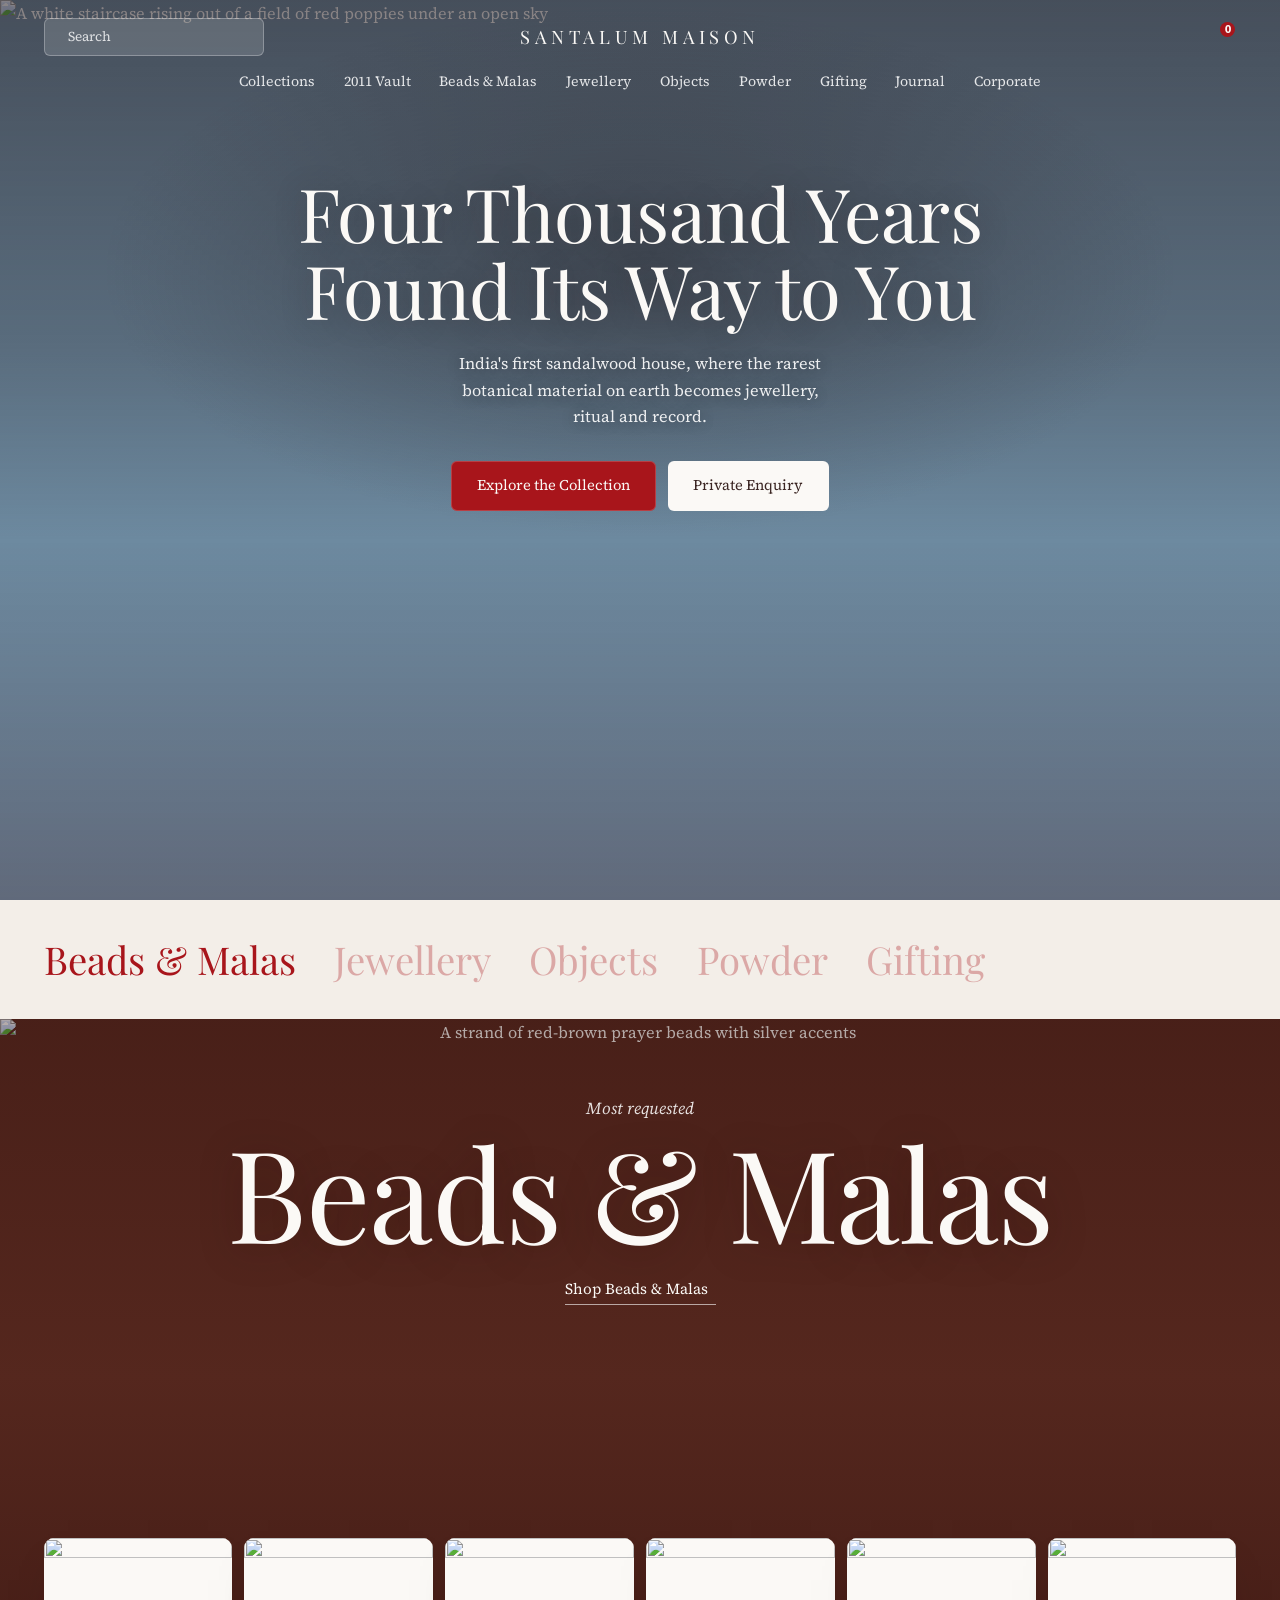
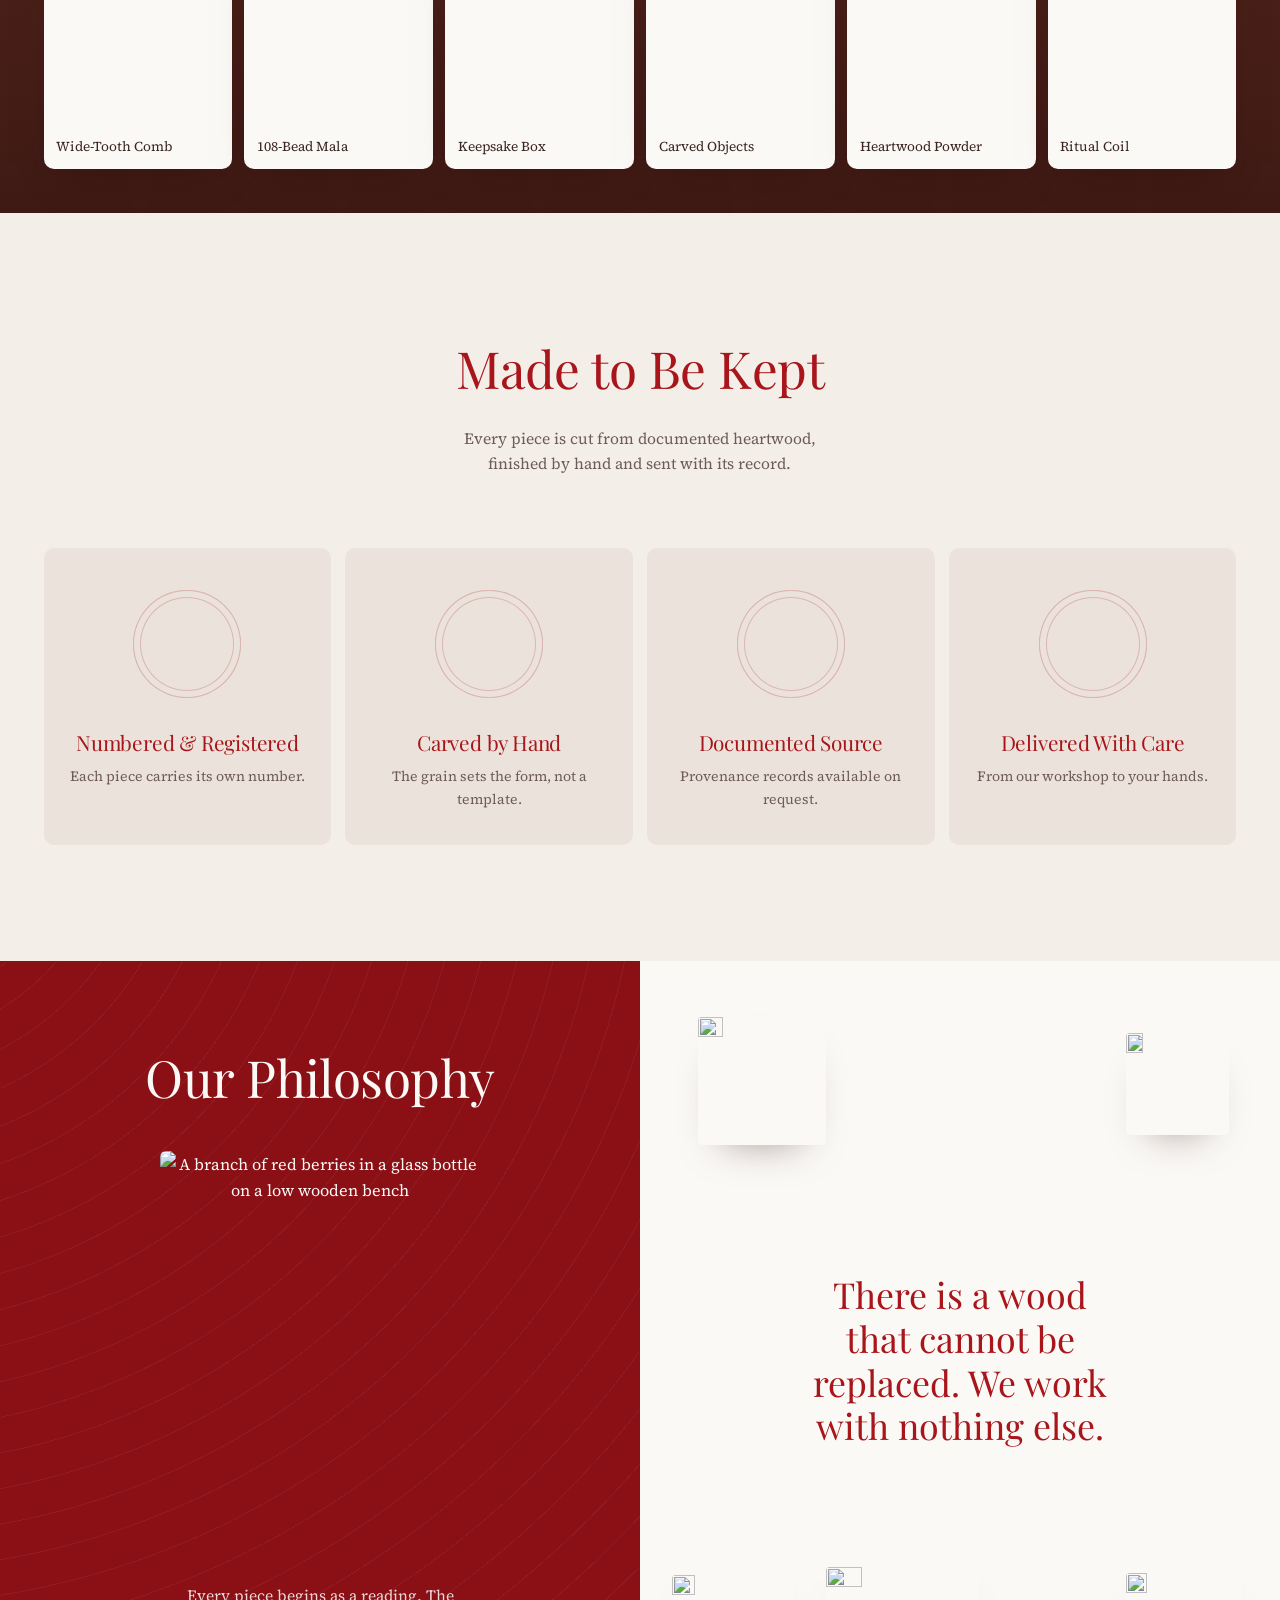
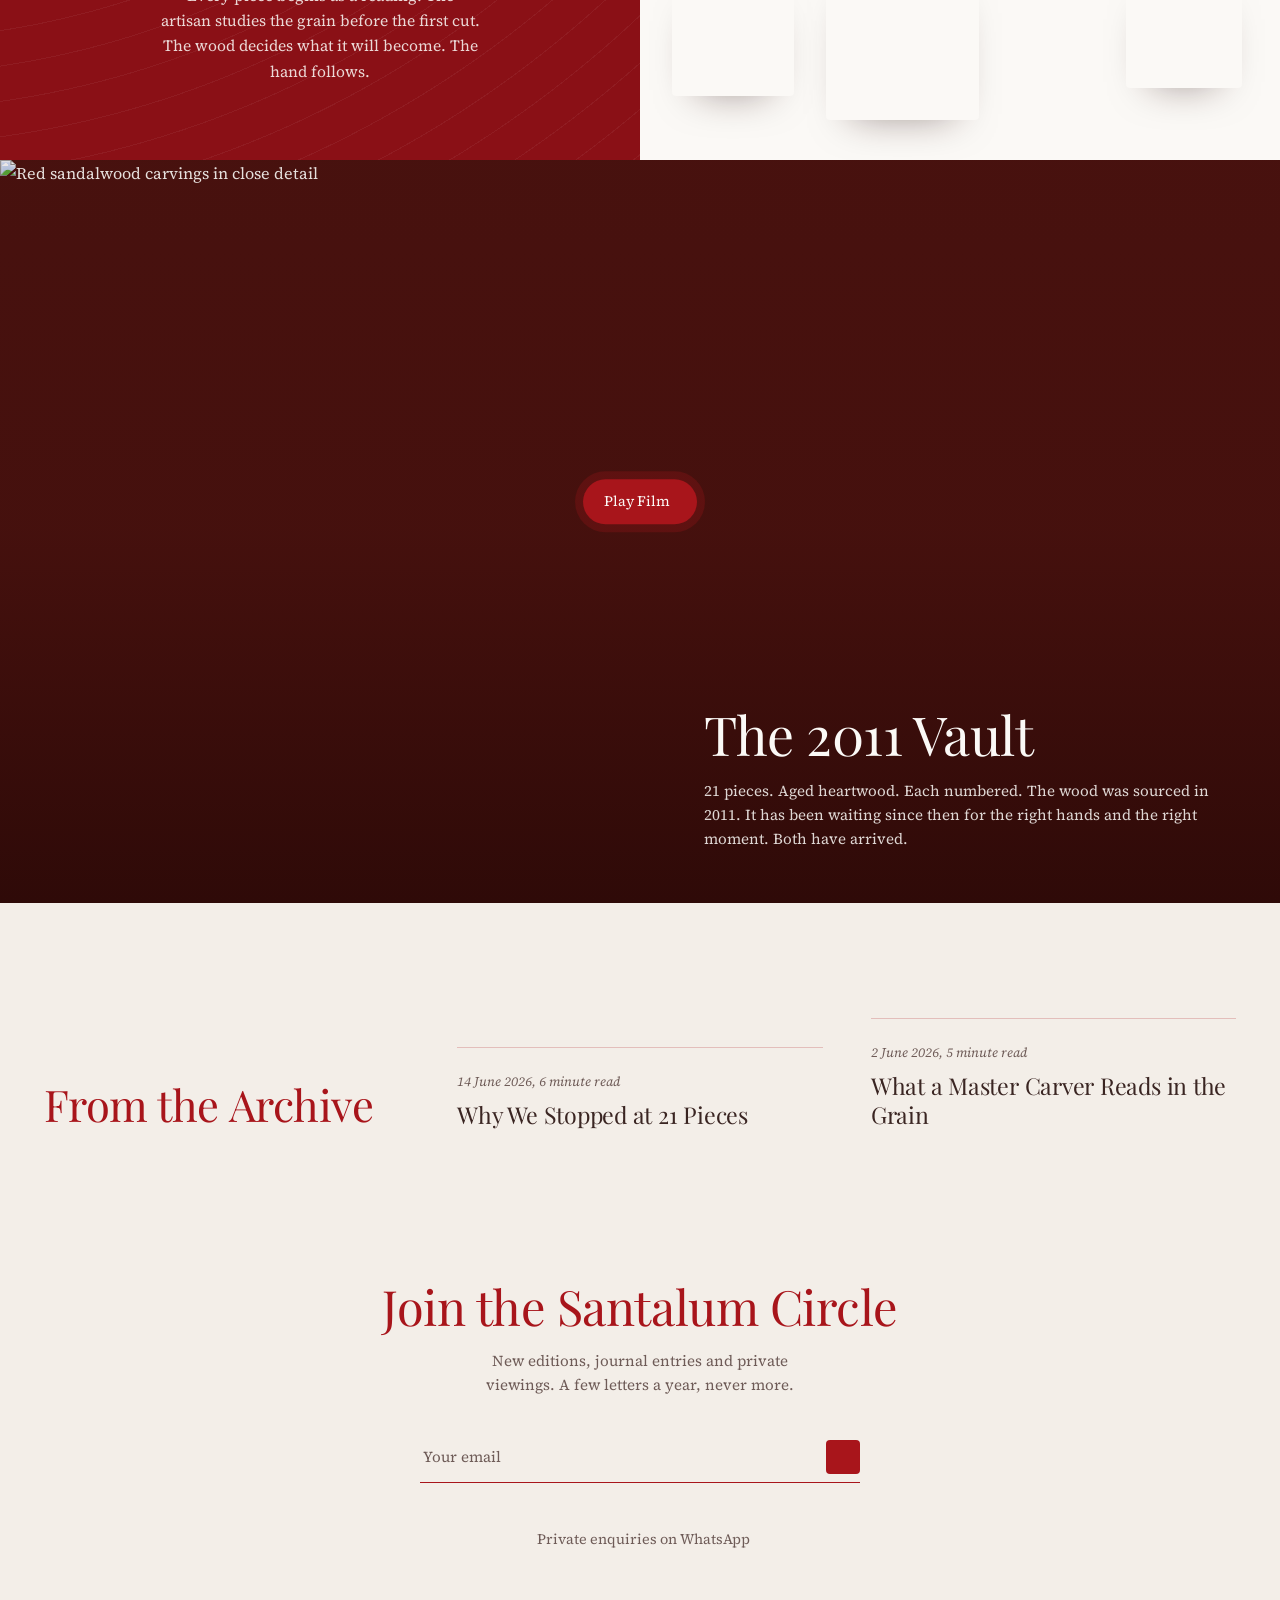
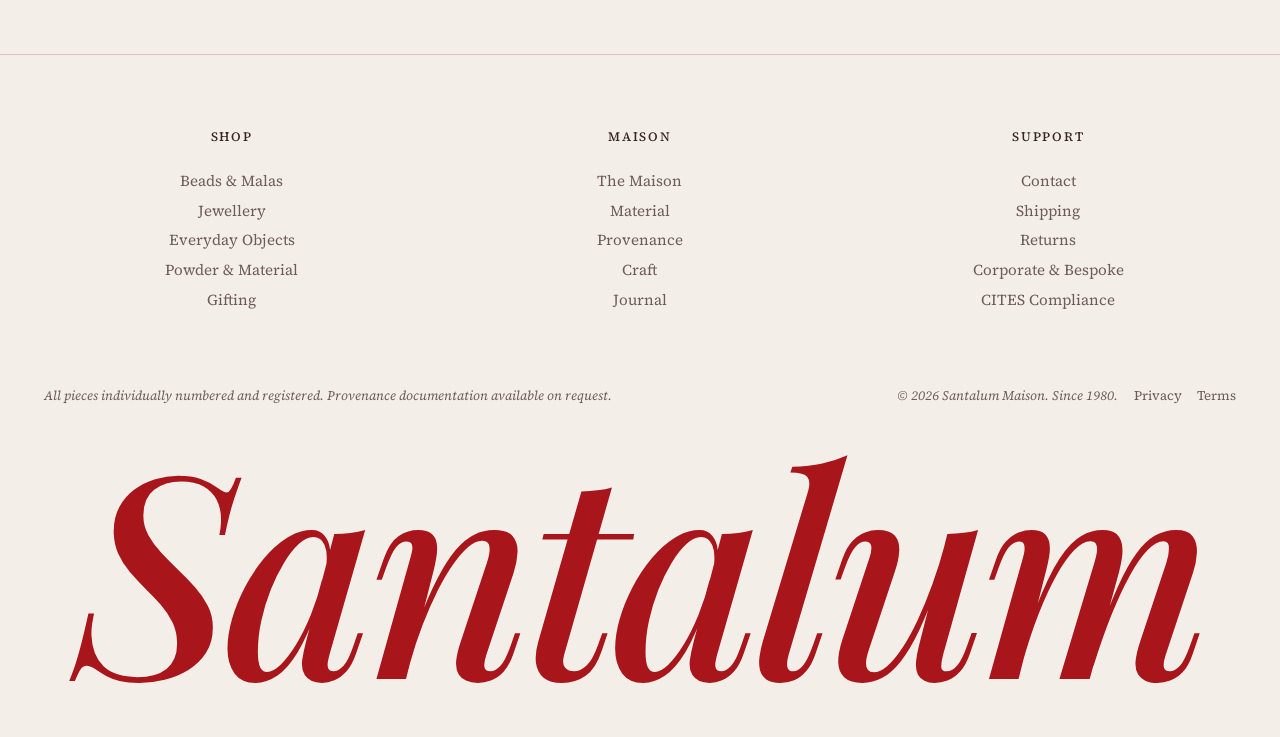
==== template 3/index.html @ acdbb427 "Add template 3: cream and red sandalwood storefront Category tabs drive a showcase stage with a best" ====
<!doctype html>
<html lang="en">
<head>
  <meta charset="utf-8" />
  <meta name="viewport" content="width=device-width, initial-scale=1" />
  <title>Santalum Maison</title>
  <meta name="description" content="Santalum Maison. India's first sandalwood house, where the rarest botanical material on earth becomes jewellery, ritual and record." />
  <link rel="preconnect" href="https://fonts.googleapis.com" />
  <link rel="preconnect" href="https://fonts.gstatic.com" crossorigin />
  <link href="https://fonts.googleapis.com/css2?family=Playfair+Display:ital,wght@0,400..700;1,400..900&family=Source+Serif+4:ital,opsz,wght@0,8..60,300..600;1,8..60,300..500&display=swap" rel="stylesheet" />
  <link rel="stylesheet" href="https://cdn.jsdelivr.net/npm/@phosphor-icons/web@2.1.1/src/light/style.css" />
  <link rel="stylesheet" href="styles.css" />
  <script>document.documentElement.classList.add("js");</script>
</head>
<body>

  <!-- ============ 1. HERO ============ -->
  <header class="hero" id="top">
    <img class="hero__img" src="https://images.unsplash.com/photo-1781428013695-54645ddc563f?w=2400&q=80&auto=format&fit=crop" alt="A white staircase rising out of a field of red poppies under an open sky" fetchpriority="high" />
    <div class="hero__shade"></div>

    <div class="topbar">
      <form class="search" role="search" onsubmit="event.preventDefault()">
        <i class="ph-light ph-magnifying-glass" aria-hidden="true"></i>
        <label for="q" class="sr-only">Search</label>
        <input id="q" type="search" placeholder="Search" />
      </form>
      <a href="#top" class="wordmark">Santalum Maison</a>
      <div class="topbar__icons">
        <a href="#" aria-label="Account"><i class="ph-light ph-user"></i></a>
        <a href="#" aria-label="Wishlist"><i class="ph-light ph-heart"></i></a>
        <button data-bag-open aria-label="Open shopping bag"><i class="ph-light ph-bag-simple"></i><b data-bag-count>0</b></button>
        <button class="burger" data-burger aria-label="Open menu" aria-expanded="false"><i class="ph-light ph-list"></i></button>
      </div>
    </div>

    <nav class="navrow" aria-label="Primary">
      <a href="#collections">Collections</a>
      <a href="#bestsellers">2011 Vault</a>
      <a href="#collections" data-tab-link="0">Beads &amp; Malas</a>
      <a href="#collections" data-tab-link="1">Jewellery</a>
      <a href="#collections" data-tab-link="2">Objects</a>
      <a href="#collections" data-tab-link="3">Powder</a>
      <a href="#collections" data-tab-link="4">Gifting</a>
      <a href="#journal">Journal</a>
      <a href="#circle">Corporate</a>
    </nav>

    <div class="hero__copy">
      <h1>Four Thousand Years<br /> <em>Found Its Way to You</em></h1>
      <p>India's first sandalwood house, where the rarest botanical material on earth becomes jewellery, ritual and record.</p>
      <div class="hero__ctas">
        <a href="#collections" class="btn btn--red">Explore the Collection</a>
        <a href="#circle" class="btn btn--cream">Private Enquiry</a>
      </div>
    </div>
  </header>

  <!-- Mobile menu -->
  <div class="menu" data-menu aria-hidden="true">
    <button class="menu__close" data-burger-close aria-label="Close menu"><i class="ph-light ph-x"></i></button>
    <nav aria-label="Menu">
      <a href="#collections">Collections</a>
      <a href="#bestsellers">The 2011 Vault</a>
      <a href="#philosophy">The Maison</a>
      <a href="#film">The Craft</a>
      <a href="#journal">Journal</a>
      <a href="#circle">Private Enquiry</a>
    </nav>
  </div>

  <main>

    <!-- ============ 2. CATEGORY TABS + SHOWCASE ============ -->
    <section class="showcase" id="collections">
      <div class="tabs" role="tablist" aria-label="Collections">
        <button role="tab" aria-selected="true" data-tab="0">Beads &amp; Malas</button>
        <button role="tab" aria-selected="false" data-tab="1">Jewellery</button>
        <button role="tab" aria-selected="false" data-tab="2">Objects</button>
        <button role="tab" aria-selected="false" data-tab="3">Powder</button>
        <button role="tab" aria-selected="false" data-tab="4">Gifting</button>
      </div>

      <div class="stage" id="bestsellers">
        <img class="stage__img" data-stage-img src="https://images.unsplash.com/photo-1784570343031-649cce9a185c?w=2200&q=80&auto=format&fit=crop" alt="A strand of red-brown prayer beads with silver accents" />
        <div class="stage__shade"></div>
        <p class="stage__kicker">Most requested</p>
        <h2 class="stage__title" data-stage-title>Beads &amp; Malas</h2>
        <a href="#" class="stage__link" data-stage-link>Shop Beads &amp; Malas <i class="ph-light ph-arrow-right"></i></a>

        <ul class="products">
          <li><a href="#"><img src="https://images.unsplash.com/photo-1774301844178-c9ce96b76d92?w=500&q=75&auto=format&fit=crop" alt="" loading="lazy" /><span>Wide-Tooth Comb</span></a></li>
          <li><a href="#"><img src="https://images.unsplash.com/photo-1762328491699-0d46a97cbd2c?w=500&q=75&auto=format&fit=crop" alt="" loading="lazy" /><span>108-Bead Mala</span></a></li>
          <li><a href="#"><img src="https://images.unsplash.com/photo-1549315393-aeac60e09d29?w=500&q=75&auto=format&fit=crop" alt="" loading="lazy" /><span>Keepsake Box</span></a></li>
          <li><a href="#"><img src="https://images.unsplash.com/photo-1767043088777-1884c2ef6c97?w=500&q=75&auto=format&fit=crop" alt="" loading="lazy" /><span>Carved Objects</span></a></li>
          <li><a href="#"><img src="https://images.unsplash.com/photo-1702001382966-e464275080ef?w=500&q=75&auto=format&fit=crop" alt="" loading="lazy" /><span>Heartwood Powder</span></a></li>
          <li><a href="#"><img src="https://images.unsplash.com/photo-1636978669347-ebc543a814f3?w=500&q=75&auto=format&fit=crop" alt="" loading="lazy" /><span>Ritual Coil</span></a></li>
        </ul>
      </div>
    </section>

    <!-- ============ 3. PROMISES ============ -->
    <section class="promises">
      <div class="wrap">
        <h2 class="reveal">Made to Be Kept</h2>
        <p class="lede reveal" style="--d:80ms">Every piece is cut from documented heartwood, finished by hand and sent with its record.</p>
        <div class="promises__grid">
          <article class="promise reveal">
            <span class="medal"><i class="ph-light ph-seal-check"></i></span>
            <h3>Numbered &amp; Registered</h3>
            <p>Each piece carries its own number.</p>
          </article>
          <article class="promise reveal" style="--d:80ms">
            <span class="medal"><i class="ph-light ph-hand-palm"></i></span>
            <h3>Carved by Hand</h3>
            <p>The grain sets the form, not a template.</p>
          </article>
          <article class="promise reveal" style="--d:160ms">
            <span class="medal"><i class="ph-light ph-tree"></i></span>
            <h3>Documented Source</h3>
            <p>Provenance records available on request.</p>
          </article>
          <article class="promise reveal" style="--d:240ms">
            <span class="medal"><i class="ph-light ph-gift"></i></span>
            <h3>Delivered With Care</h3>
            <p>From our workshop to your hands.</p>
          </article>
        </div>
      </div>
    </section>

    <!-- ============ 4. PHILOSOPHY ============ -->
    <section class="philosophy" id="philosophy">
      <div class="philosophy__red">
        <h2 class="reveal">Our Philosophy</h2>
        <figure class="reveal" style="--d:80ms">
          <img src="https://images.unsplash.com/photo-1636054347648-61b463132e32?w=900&q=78&auto=format&fit=crop" alt="A branch of red berries in a glass bottle on a low wooden bench" loading="lazy" />
        </figure>
        <p class="reveal" style="--d:160ms">Every piece begins as a reading. The artisan studies the grain before the first cut. The wood decides what it will become. The hand follows.</p>
      </div>
      <div class="philosophy__cream">
        <img class="float f1" src="https://images.unsplash.com/photo-1646645766793-25e5ffa020e9?w=400&q=70&auto=format&fit=crop" alt="" loading="lazy" />
        <img class="float f2" src="https://images.unsplash.com/photo-1607437817193-3b3b029b5b75?w=400&q=70&auto=format&fit=crop" alt="" loading="lazy" />
        <blockquote class="reveal">There is a wood that cannot be replaced. We work with nothing else.</blockquote>
        <img class="float f3" src="https://images.unsplash.com/photo-1770816307472-945144576a1f?w=400&q=70&auto=format&fit=crop" alt="" loading="lazy" />
        <img class="float f4" src="https://images.unsplash.com/photo-1726331247490-6372b8025e90?w=400&q=70&auto=format&fit=crop" alt="" loading="lazy" />
        <img class="float f5" src="https://images.unsplash.com/photo-1646534607539-6355deaf495c?w=400&q=70&auto=format&fit=crop" alt="" loading="lazy" />
      </div>
    </section>

    <!-- ============ 5. FILM BANNER ============ -->
    <section class="film" id="film">
      <img src="https://images.unsplash.com/photo-1767043088777-1884c2ef6c97?w=2400&q=80&auto=format&fit=crop" alt="Red sandalwood carvings in close detail" loading="lazy" />
      <div class="film__shade"></div>
      <button class="film__play" aria-label="Play film"><span>Play Film</span><i class="ph-light ph-play"></i></button>
      <div class="film__copy">
        <h2 class="reveal">The 2011 Vault</h2>
        <p class="reveal" style="--d:100ms">21 pieces. Aged heartwood. Each numbered. The wood was sourced in 2011. It has been waiting since then for the right hands and the right moment. Both have arrived.</p>
      </div>
    </section>

    <!-- ============ 6. JOURNAL ============ -->
    <section class="journal" id="journal">
      <div class="wrap journal__grid">
        <h2 class="reveal">From the Archive</h2>
        <a href="#" class="entry reveal">
          <time datetime="2026-06-14">14 June 2026, 6 minute read</time>
          <h3>Why We Stopped at 21 Pieces</h3>
        </a>
        <a href="#" class="entry reveal" style="--d:80ms">
          <time datetime="2026-06-02">2 June 2026, 5 minute read</time>
          <h3>What a Master Carver Reads in the Grain</h3>
        </a>
      </div>
    </section>

    <!-- ============ 7. SANTALUM CIRCLE ============ -->
    <section class="circle" id="circle">
      <div class="wrap">
        <h2 class="reveal">Join the Santalum Circle</h2>
        <p class="reveal" style="--d:80ms">New editions, journal entries and private viewings. A few letters a year, never more.</p>
        <form class="circle__form reveal" style="--d:160ms" onsubmit="event.preventDefault(); this.classList.add('is-done');">
          <label for="email" class="sr-only">Email address</label>
          <input id="email" type="email" required autocomplete="email" placeholder="Your email" />
          <button type="submit" aria-label="Join"><i class="ph-light ph-arrow-right"></i></button>
          <small class="circle__done" role="status">Thank you. You are on the list.</small>
        </form>
        <a href="https://wa.me/" class="circle__alt"><i class="ph-light ph-whatsapp-logo"></i> Private enquiries on WhatsApp</a>
      </div>
    </section>
  </main>

  <!-- ============ FOOTER ============ -->
  <footer class="footer">
    <div class="wrap footer__cols">
      <nav aria-label="Shop">
        <h4>Shop</h4>
        <a href="#">Beads &amp; Malas</a><a href="#">Jewellery</a><a href="#">Everyday Objects</a><a href="#">Powder &amp; Material</a><a href="#">Gifting</a>
      </nav>
      <nav aria-label="Maison">
        <h4>Maison</h4>
        <a href="#">The Maison</a><a href="#">Material</a><a href="#">Provenance</a><a href="#">Craft</a><a href="#">Journal</a>
      </nav>
      <nav aria-label="Support">
        <h4>Support</h4>
        <a href="#">Contact</a><a href="#">Shipping</a><a href="#">Returns</a><a href="#">Corporate &amp; Bespoke</a><a href="#">CITES Compliance</a>
      </nav>
    </div>
    <div class="wrap footer__meta">
      <p>All pieces individually numbered and registered. Provenance documentation available on request.</p>
      <p>© 2026 Santalum Maison. Since 1980. <a href="#">Privacy</a> <a href="#">Terms</a></p>
    </div>
    <p class="footer__word" aria-hidden="true">Santalum</p>
  </footer>

  <!-- ============ BAG DRAWER ============ -->
  <div class="scrim" data-scrim></div>
  <aside class="bag" data-bag aria-label="Shopping bag" aria-hidden="true">
    <header>
      <h2>Your Bag</h2>
      <button class="bag__close" data-bag-close aria-label="Close bag"><i class="ph-light ph-x"></i></button>
    </header>
    <div class="bag__empty">
      <p>Your bag is empty.</p>
      <small>Begin with the current edition, or browse the collections.</small>
      <a href="#collections" class="btn btn--red" data-bag-close>Explore the Collection</a>
    </div>
  </aside>

  <script src="main.js"></script>
</body>
</html>
---- template 3/styles.css ----
/* =========================================================
   Santalum Maison - template 3 (cream + red sandalwood)
   Red is the brand's literal material colour, so the reference's
   cream and vermilion palette is kept deliberately.
   ========================================================= */

:root {
  --cream: #f3eee8;
  --card: #ebe3db;
  --white: #fbf9f6;
  --red: #a8151b;         /* red sandalwood */
  --red-deep: #8a1016;
  --red-soft: rgba(168, 21, 27, 0.32);
  --ink: #3a2522;
  --ink-2: #6e5b57;
  --line: rgba(168, 21, 27, 0.22);

  --ease: cubic-bezier(0.32, 0.72, 0, 1);
  --ease-out: cubic-bezier(0.16, 1, 0.3, 1);
  --gutter: clamp(16px, 3.4vw, 48px);
  --display: "Playfair Display", "Didot", Georgia, serif;
  --text: "Source Serif 4", Georgia, serif;
  color-scheme: light;
}

*, *::before, *::after { box-sizing: border-box; }
html { scroll-behavior: smooth; -webkit-text-size-adjust: 100%; }
body {
  margin: 0;
  background: var(--cream);
  color: var(--ink);
  font-family: var(--text);
  font-size: 1.02rem;
  line-height: 1.6;
  -webkit-font-smoothing: antialiased;
  overflow-x: hidden;
}
body.is-locked { overflow: hidden; }
img { display: block; max-width: 100%; }
a { color: inherit; text-decoration: none; }
button { font: inherit; color: inherit; background: none; border: 0; padding: 0; cursor: pointer; }
h1, h2, h3, h4, p, figure, blockquote { margin: 0; }
h1, h2, h3 { font-family: var(--display); font-weight: 400; letter-spacing: -0.01em; }
:focus-visible { outline: 2px solid var(--red); outline-offset: 3px; }
::selection { background: var(--red); color: var(--white); }
.sr-only { position: absolute; width: 1px; height: 1px; overflow: hidden; clip: rect(0 0 0 0); white-space: nowrap; }
.wrap { width: min(1240px, 100% - 2 * var(--gutter)); margin-inline: auto; }

/* ---------- Buttons ---------- */
.btn {
  display: inline-flex;
  align-items: center;
  justify-content: center;
  gap: 0.5rem;
  padding: 0.85rem 1.6rem;
  border-radius: 6px;
  font-size: 0.92rem;
  white-space: nowrap;
  transition: background-color 0.5s var(--ease), color 0.5s var(--ease), transform 0.4s var(--ease);
}
.btn:active { transform: scale(0.98); }
.btn--red { background: var(--red); color: var(--white); box-shadow: inset 0 0 0 1px rgba(255, 255, 255, 0.18); }
.btn--red:hover { background: var(--red-deep); }
.btn--cream { background: var(--white); color: var(--ink); }
.btn--cream:hover { background: var(--cream); }

/* ---------- Hero ---------- */
.hero {
  position: relative;
  isolation: isolate;
  min-height: clamp(640px, 100dvh, 980px);
  display: flex;
  flex-direction: column;
  color: var(--white);
  overflow: hidden;
  background: #6d8aa0;
}
.hero__img { position: absolute; inset: 0; width: 100%; height: 100%; object-fit: cover; object-position: 50% 75%; z-index: -2; transform: scale(1.06); animation: settle 2.6s var(--ease-out) forwards; }
@keyframes settle { to { transform: scale(1); } }
.hero__shade {
  position: absolute;
  inset: 0;
  z-index: -1;
  background:
    radial-gradient(ellipse 60% 42% at 50% 30%, rgba(30, 22, 24, 0.38), transparent 70%),
    linear-gradient(180deg, rgba(38, 30, 34, 0.55) 0%, rgba(38, 30, 34, 0.28) 38%, rgba(38, 30, 34, 0) 60%, rgba(60, 10, 12, 0.25) 100%);
}

.topbar {
  display: grid;
  grid-template-columns: 1fr auto 1fr;
  align-items: center;
  gap: 1rem;
  padding: 1.1rem var(--gutter) 0;
}
.search {
  display: flex;
  align-items: center;
  gap: 0.5rem;
  width: min(220px, 100%);
  padding: 0.45rem 0.9rem;
  border-radius: 6px;
  background: rgba(255, 255, 255, 0.14);
  box-shadow: inset 0 0 0 1px rgba(255, 255, 255, 0.28);
}
.search input { flex: 1; min-width: 0; border: 0; background: none; color: var(--white); font: inherit; font-size: 0.85rem; outline: none; }
.search input::placeholder { color: rgba(255, 255, 255, 0.8); }
.wordmark { font-family: var(--display); font-size: 1.15rem; letter-spacing: 0.24em; text-transform: uppercase; white-space: nowrap; }
.topbar__icons { display: flex; justify-content: flex-end; align-items: center; gap: 0.4rem; }
.topbar__icons a, .topbar__icons button { position: relative; display: grid; place-items: center; width: 36px; height: 36px; font-size: 1.2rem; border-radius: 50%; transition: background-color 0.4s var(--ease); }
.topbar__icons a:hover, .topbar__icons button:hover { background: rgba(255, 255, 255, 0.16); }
.topbar__icons b { position: absolute; top: 3px; right: 1px; display: grid; place-items: center; min-width: 15px; height: 15px; border-radius: 99px; background: var(--red); font-family: system-ui, sans-serif; font-size: 0.6rem; font-weight: 600; }
.burger { display: none !important; }

.navrow { display: flex; justify-content: center; flex-wrap: wrap; gap: 0.4rem 1.8rem; padding: 0.9rem var(--gutter) 0; font-size: 0.88rem; }
.navrow a { color: rgba(255, 255, 255, 0.86); transition: color 0.4s var(--ease); }
.navrow a:hover { color: var(--white); }

.hero__copy {
  width: min(1000px, 100% - 2 * var(--gutter));
  margin: clamp(3rem, 9vh, 6.5rem) auto 0;
  text-align: center;
}
.hero__copy h1 {
  font-size: clamp(2.6rem, 5.8vw, 5.2rem);
  line-height: 1.04;
  text-shadow: 0 2px 30px rgba(30, 20, 20, 0.28);
}
.hero__copy h1 em { font-style: normal; }
.hero__copy p { max-width: 48ch; margin: 1.4rem auto 2rem; font-size: 1.02rem; color: rgba(255, 255, 255, 0.9); text-shadow: 0 1px 14px rgba(30, 20, 20, 0.35); }
.hero__ctas { display: flex; justify-content: center; flex-wrap: wrap; gap: 0.75rem; }

/* ---------- Menu (mobile) ---------- */
.menu {
  position: fixed;
  inset: 0;
  z-index: 40;
  display: grid;
  align-content: center;
  padding: 5rem var(--gutter) 3rem;
  background: var(--cream);
  opacity: 0;
  visibility: hidden;
  transition: opacity 0.6s var(--ease), visibility 0s 0.6s;
}
.menu nav { display: grid; gap: 0.3rem; }
.menu a { width: max-content; font-family: var(--display); font-size: clamp(2rem, 9vw, 3rem); color: var(--red); opacity: 0; transform: translateY(30px); transition: opacity 0.8s var(--ease), transform 0.8s var(--ease); }
.menu__close { position: absolute; top: 1.2rem; right: var(--gutter); display: grid; place-items: center; width: 44px; height: 44px; border-radius: 50%; font-size: 1.3rem; color: var(--red); box-shadow: inset 0 0 0 1px var(--line); }
.is-menu-open .menu { opacity: 1; visibility: visible; transition: opacity 0.6s var(--ease), visibility 0s; }
.is-menu-open .menu a { opacity: 1; transform: none; }
.is-menu-open .menu a:nth-child(2) { transition-delay: 50ms; }
.is-menu-open .menu a:nth-child(3) { transition-delay: 100ms; }
.is-menu-open .menu a:nth-child(4) { transition-delay: 150ms; }
.is-menu-open .menu a:nth-child(5) { transition-delay: 200ms; }
.is-menu-open .menu a:nth-child(6) { transition-delay: 250ms; }

/* ---------- Tabs + showcase ---------- */
.tabs {
  display: flex;
  gap: clamp(1.2rem, 3vw, 2.6rem);
  padding: clamp(1.6rem, 3vw, 2.4rem) var(--gutter);
  overflow-x: auto;
  scrollbar-width: none;
}
.tabs::-webkit-scrollbar { display: none; }
.tabs button {
  flex: none;
  font-family: var(--display);
  font-size: clamp(1.6rem, 3vw, 2.6rem);
  line-height: 1.1;
  color: var(--red-soft);
  transition: color 0.5s var(--ease);
}
.tabs button:hover { color: rgba(168, 21, 27, 0.6); }
.tabs button[aria-selected="true"] { color: var(--red); }

.stage {
  position: relative;
  isolation: isolate;
  min-height: clamp(560px, 62vw, 820px);
  display: flex;
  flex-direction: column;
  align-items: stretch;
  text-align: center;
  overflow: hidden;
  background: #5a2a20;
  color: var(--white);
}
.stage__img { position: absolute; inset: 0; width: 100%; height: 100%; object-fit: cover; z-index: -2; transition: opacity 0.6s var(--ease), transform 1.6s var(--ease-out); }
.stage.is-swapping .stage__img { opacity: 0; transform: scale(1.03); }
.stage__shade { position: absolute; inset: 0; z-index: -1; background: linear-gradient(180deg, rgba(40, 12, 10, 0.35), rgba(40, 12, 10, 0.1) 45%, rgba(40, 12, 10, 0.55)); }
.stage__kicker { margin-top: clamp(2.5rem, 6vw, 5rem); font-style: italic; font-size: 1.05rem; color: rgba(255, 255, 255, 0.86); }
.stage__title {
  margin-top: 0.4rem;
  padding-inline: var(--gutter);
  text-align: center;
  font-size: clamp(3.4rem, 10vw, 9.5rem);
  line-height: 0.98;
  text-shadow: 0 4px 40px rgba(40, 12, 10, 0.3);
  transition: opacity 0.5s var(--ease), transform 0.8s var(--ease-out);
}
.stage.is-swapping .stage__title { opacity: 0; transform: translateY(16px); }
.stage__link { align-self: center; display: inline-flex; align-items: center; gap: 0.5rem; margin-top: 1.4rem; padding-bottom: 0.2rem; border-bottom: 1px solid rgba(255, 255, 255, 0.6); font-size: 0.95rem; }
.stage__link i { transition: transform 0.5s var(--ease); }
.stage__link:hover i { transform: translateX(4px); }

.products {
  list-style: none;
  margin: auto 0 0;
  padding: 3rem var(--gutter) var(--gutter);
  display: grid;
  grid-template-columns: repeat(6, 1fr);
  gap: 12px;
  width: 100%;
  min-width: 0;
}
.products a { display: block; overflow: hidden; border-radius: 10px; background: var(--white); color: var(--ink); box-shadow: 0 18px 40px -24px rgba(40, 12, 10, 0.6); transition: transform 0.6s var(--ease); }
.products a:hover { transform: translateY(-6px); }
.products img { width: 100%; aspect-ratio: 1; object-fit: cover; }
.products span { text-align: left; display: block; padding: 0.6rem 0.8rem 0.7rem; font-size: 0.85rem; }

/* ---------- Promises ---------- */
.promises { padding: clamp(5rem, 9vw, 8rem) 0; text-align: center; }
.promises h2 { font-size: clamp(2.2rem, 4vw, 3.4rem); color: var(--red); }
.lede { max-width: 50ch; margin: 1rem auto 0; color: var(--ink-2); font-size: 0.98rem; }
.promises__grid { display: grid; grid-template-columns: repeat(4, 1fr); gap: 14px; margin-top: clamp(3rem, 6vw, 4.5rem); }
.promise { padding: 2.6rem 1.4rem 2.2rem; border-radius: 10px; background: var(--card); }
.medal {
  display: grid;
  place-items: center;
  width: 108px;
  height: 108px;
  margin: 0 auto 1.8rem;
  border-radius: 50%;
  font-size: 2.6rem;
  color: var(--red);
  box-shadow: inset 0 0 0 1px var(--line), inset 0 0 0 7px var(--card), inset 0 0 0 8px var(--line);
  transition: transform 0.8s var(--ease);
}
.promise:hover .medal { transform: rotate(-8deg) scale(1.04); }
.promise h3 { font-size: 1.3rem; color: var(--red); }
.promise p { margin-top: 0.35rem; font-size: 0.88rem; color: var(--ink-2); }

/* ---------- Philosophy ---------- */
.philosophy { display: grid; grid-template-columns: 1fr 1fr; min-height: 640px; }
.philosophy__red {
  position: relative;
  isolation: isolate;
  display: flex;
  flex-direction: column;
  align-items: center;
  justify-content: center;
  gap: 2rem;
  padding: clamp(3rem, 6vw, 5rem) clamp(1.5rem, 5vw, 4.5rem);
  background: var(--red-deep);
  color: var(--white);
  text-align: center;
  overflow: hidden;
}
/* Growth-ring motif, from the brand mark */
.philosophy__red::before {
  content: "";
  position: absolute;
  inset: -20%;
  z-index: -1;
  background: repeating-radial-gradient(circle at 0% 0%, transparent 0 34px, rgba(255, 255, 255, 0.05) 34px 35px);
}
.philosophy__red h2 { font-size: clamp(2.2rem, 4vw, 3.4rem); }
.philosophy__red figure { width: min(320px, 70%); aspect-ratio: 4 / 5; overflow: hidden; border-radius: 6px; }
.philosophy__red img { width: 100%; height: 100%; object-fit: cover; }
.philosophy__red p { max-width: 40ch; font-size: 0.98rem; color: rgba(251, 249, 246, 0.86); }

.philosophy__cream { position: relative; display: grid; place-items: center; padding: 3rem clamp(1.5rem, 5vw, 4rem); background: var(--white); overflow: hidden; }
.philosophy__cream blockquote {
  max-width: 17ch;
  font-family: var(--display);
  font-size: clamp(1.7rem, 2.8vw, 2.5rem);
  line-height: 1.22;
  text-align: center;
  color: var(--red);
  text-wrap: balance;
}
.float { position: absolute; object-fit: cover; border-radius: 4px; box-shadow: 0 20px 40px -26px rgba(40, 12, 10, 0.5); transition: transform 1s var(--ease); }
.float:hover { transform: translateY(-6px); }
.f1 { top: 7%; left: 9%; width: 20%; aspect-ratio: 1; }
.f2 { top: 9%; right: 8%; width: 16%; aspect-ratio: 1; }
.f3 { bottom: 8%; left: 5%; width: 19%; aspect-ratio: 1; }
.f4 { bottom: 5%; left: 29%; width: 24%; aspect-ratio: 1; }
.f5 { bottom: 9%; right: 6%; width: 18%; aspect-ratio: 1; }

/* ---------- Film ---------- */
.film { position: relative; isolation: isolate; min-height: clamp(520px, 58vw, 800px); display: flex; align-items: flex-end; justify-content: flex-end; overflow: hidden; background: #4a120f; color: var(--white); }
.film > img { position: absolute; inset: 0; width: 100%; height: 100%; object-fit: cover; z-index: -2; }
.film__shade { position: absolute; inset: 0; z-index: -1; background: linear-gradient(180deg, rgba(50, 10, 8, 0.1), rgba(50, 10, 8, 0.2) 50%, rgba(40, 8, 6, 0.8)); }
.film__play {
  position: absolute;
  left: 50%;
  top: 46%;
  translate: -50% -50%;
  display: inline-flex;
  align-items: center;
  gap: 0.6rem;
  padding: 0.7rem 1.1rem 0.7rem 1.3rem;
  border-radius: 999px;
  background: var(--red);
  color: var(--white);
  font-size: 0.9rem;
  box-shadow: 0 0 0 8px rgba(168, 21, 27, 0.25);
  transition: transform 0.5s var(--ease), box-shadow 0.5s var(--ease);
}
.film__play:hover { transform: scale(1.05); box-shadow: 0 0 0 14px rgba(168, 21, 27, 0.2); }
.film__copy { width: min(620px, 100%); padding: clamp(1.5rem, 4vw, 3.5rem) var(--gutter); }
.film__copy h2 { font-size: clamp(2.2rem, 4.2vw, 3.6rem); line-height: 1.05; }
.film__copy p { margin-top: 1rem; font-size: 0.95rem; color: rgba(251, 249, 246, 0.86); }

/* ---------- Journal ---------- */
.journal { padding: clamp(5rem, 9vw, 7.5rem) 0 clamp(2rem, 4vw, 3rem); }
.journal__grid { display: grid; grid-template-columns: 1fr 1fr 1fr; gap: 2rem 3rem; align-items: end; }
.journal h2 { font-size: clamp(2rem, 3.4vw, 2.8rem); color: var(--red); line-height: 1.1; }
.entry { display: block; padding-top: 1.2rem; border-top: 1px solid var(--line); }
.entry time { font-size: 0.82rem; font-style: italic; color: var(--ink-2); }
.entry h3 { margin-top: 0.4rem; font-size: 1.45rem; line-height: 1.25; color: var(--ink); transition: color 0.4s var(--ease); }
.entry:hover h3 { color: var(--red); }

/* ---------- Circle ---------- */
.circle { padding: clamp(4rem, 8vw, 6.5rem) 0 clamp(4.5rem, 8vw, 7rem); text-align: center; }
.circle h2 { font-size: clamp(2.1rem, 3.8vw, 3.1rem); color: var(--red); line-height: 1.1; }
.circle p { max-width: 44ch; margin: 1rem auto 2.2rem; color: var(--ink-2); font-size: 0.95rem; }
.circle__form { position: relative; display: flex; align-items: center; gap: 0.5rem; width: min(440px, 100%); margin: 0 auto; border-bottom: 1px solid var(--red); }
.circle__form input { flex: 1; min-width: 0; padding: 0.8rem 0.2rem; border: 0; background: none; font: inherit; font-size: 0.95rem; color: var(--ink); outline: none; }
.circle__form input::placeholder { color: var(--ink-2); }
.circle__form button { display: grid; place-items: center; width: 34px; height: 34px; border-radius: 4px; background: var(--red); color: var(--white); transition: background-color 0.4s var(--ease); }
.circle__form button:hover { background: var(--red-deep); }
.circle__done { position: absolute; left: 0; right: 0; top: calc(100% + 0.6rem); display: none; color: var(--red); }
.circle__form.is-done .circle__done { display: block; }
.circle__alt { display: inline-flex; align-items: center; gap: 0.45rem; margin-top: 2.8rem; font-size: 0.9rem; color: var(--ink-2); transition: color 0.4s var(--ease); }
.circle__alt:hover { color: var(--red); }

/* ---------- Footer ---------- */
.footer { padding-top: clamp(3rem, 6vw, 4.5rem); border-top: 1px solid var(--line); overflow: hidden; }
.footer__cols { display: grid; grid-template-columns: repeat(3, 1fr); gap: 2rem; text-align: center; }
.footer h4 { margin-bottom: 1rem; font-family: var(--text); font-size: 0.8rem; font-weight: 500; letter-spacing: 0.14em; text-transform: uppercase; color: var(--ink); }
.footer nav { display: flex; flex-direction: column; align-items: center; gap: 0.35rem; font-size: 0.95rem; color: var(--ink-2); }
.footer nav a { transition: color 0.4s var(--ease); }
.footer nav a:hover { color: var(--red); }
.footer__meta { display: flex; justify-content: space-between; flex-wrap: wrap; gap: 0.75rem 2rem; margin-top: clamp(3rem, 6vw, 4.5rem); font-size: 0.82rem; font-style: italic; color: var(--ink-2); }
.footer__meta a { margin-left: 0.8rem; font-style: normal; }
.footer__meta a:hover { color: var(--red); }
.footer__word {
  margin-top: 1rem;
  font-family: var(--display);
  font-style: italic;
  font-weight: 500;
  font-size: 22vw;
  line-height: 1;
  letter-spacing: -0.03em;
  text-align: center;
  color: var(--red);
  white-space: nowrap;
  padding-bottom: 0.12em;
}

/* ---------- Bag drawer ---------- */
.scrim { position: fixed; inset: 0; z-index: 50; background: rgba(60, 20, 18, 0.35); opacity: 0; visibility: hidden; transition: opacity 0.6s var(--ease), visibility 0s 0.6s; }
.bag {
  position: fixed;
  z-index: 51;
  top: 0;
  right: 0;
  bottom: 0;
  width: min(420px, 100%);
  display: flex;
  flex-direction: column;
  padding: 1.6rem;
  background: var(--white);
  visibility: hidden;
  transform: translateX(100%);
  transition: transform 0.8s var(--ease), visibility 0s 0.8s;
}
.bag header { display: flex; justify-content: space-between; align-items: center; padding-bottom: 1rem; border-bottom: 1px solid var(--line); }
.bag h2 { font-size: 1.8rem; color: var(--red); }
.bag__close { display: grid; place-items: center; width: 40px; height: 40px; border-radius: 50%; font-size: 1.2rem; color: var(--red); box-shadow: inset 0 0 0 1px var(--line); }
.bag__empty { margin: auto 0; display: grid; justify-items: start; gap: 0.6rem; }
.bag__empty p { font-family: var(--display); font-size: 1.7rem; }
.bag__empty small { margin-bottom: 1.25rem; font-size: 0.95rem; color: var(--ink-2); }
.is-bag-open .scrim { opacity: 1; visibility: visible; transition: opacity 0.6s var(--ease), visibility 0s; }
.is-bag-open .bag { transform: none; visibility: visible; transition: transform 0.8s var(--ease), visibility 0s; }

/* ---------- Reveal ---------- */
.js .reveal { opacity: 0; transform: translateY(32px); transition: opacity 1s var(--ease-out) var(--d, 0ms), transform 1.1s var(--ease-out) var(--d, 0ms); }
.js .reveal.is-in { opacity: 1; transform: none; }

/* ---------- Responsive ---------- */
@media (max-width: 1080px) {
  .products { grid-template-columns: repeat(3, 1fr); }
  .promises__grid { grid-template-columns: repeat(2, 1fr); }
}

@media (max-width: 860px) {
  .navrow { display: none; }
  .burger { display: grid !important; }
  .philosophy { grid-template-columns: 1fr; }
  .philosophy__cream { min-height: 520px; }
  .journal__grid { grid-template-columns: 1fr; }
}

@media (max-width: 767px) {
  .topbar { grid-template-columns: 1fr auto; padding-top: 1rem; }
  .search { display: none; }
  .wordmark { font-size: 0.95rem; letter-spacing: 0.18em; }
  .topbar__icons a { display: none; }
  .hero { min-height: 100dvh; }
  .hero__copy { margin-top: 3.5rem; }
  .hero__copy h1 { font-size: 2.3rem; text-wrap: balance; }
  .hero__copy h1 br { display: none; }
  .hero__ctas .btn { width: 100%; }
  .stage { min-height: 640px; }
  .products { grid-template-columns: repeat(6, 150px); overflow-x: auto; scroll-snap-type: x mandatory; scroll-padding-inline: var(--gutter); scrollbar-width: none; padding-top: 2rem; }
  .products::-webkit-scrollbar { display: none; }
  .products li { scroll-snap-align: start; }
  .promises__grid { grid-template-columns: 1fr; }
  .f1 { width: 30%; left: 5%; } .f2 { width: 24%; } .f3 { width: 26%; } .f4 { display: none; } .f5 { width: 28%; }
  .footer__cols { grid-template-columns: 1fr; gap: 2.5rem; }
  .footer__meta { flex-direction: column; text-align: center; align-items: center; }
}

@media (prefers-reduced-motion: reduce) {
  html { scroll-behavior: auto; }
  *, *::before, *::after { animation-duration: 0.01ms !important; transition-duration: 0.01ms !important; transition-delay: 0ms !important; }
  .js .reveal { transform: none; }
  .hero__img { transform: none; }
}
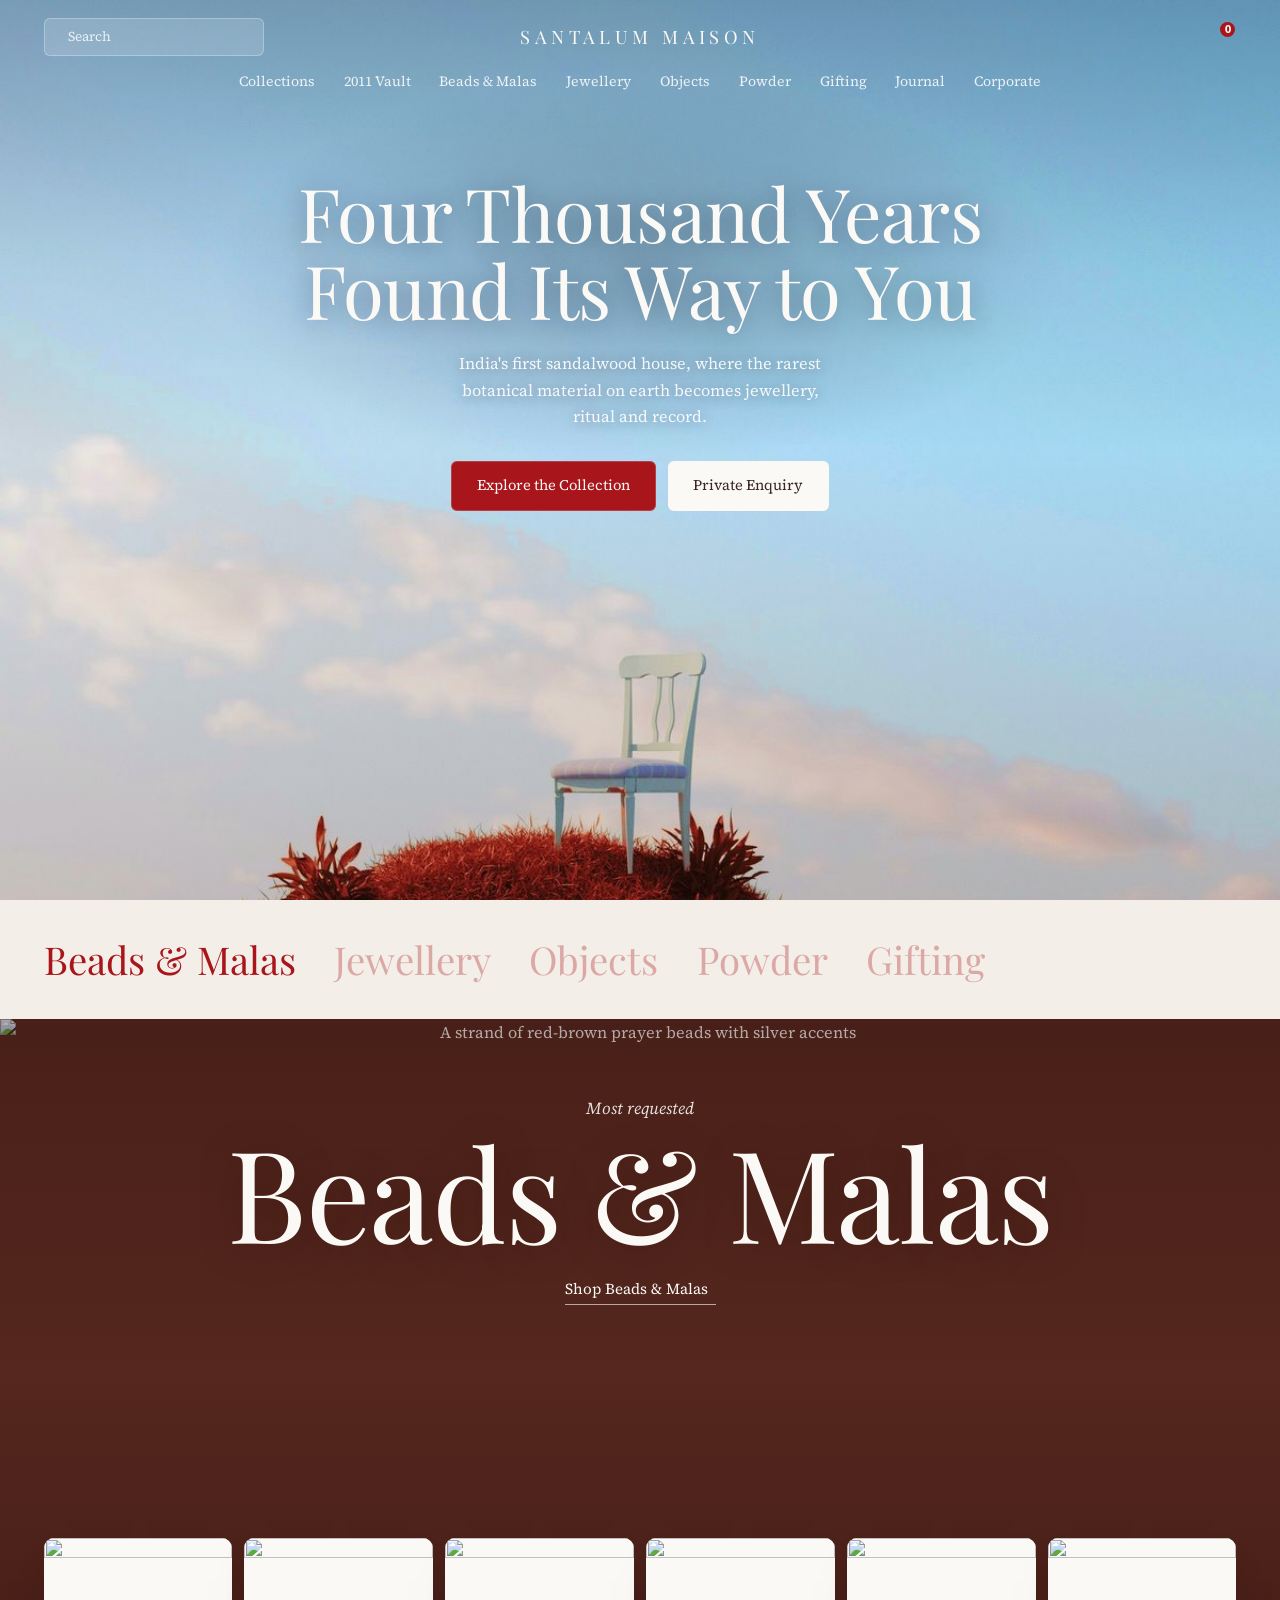
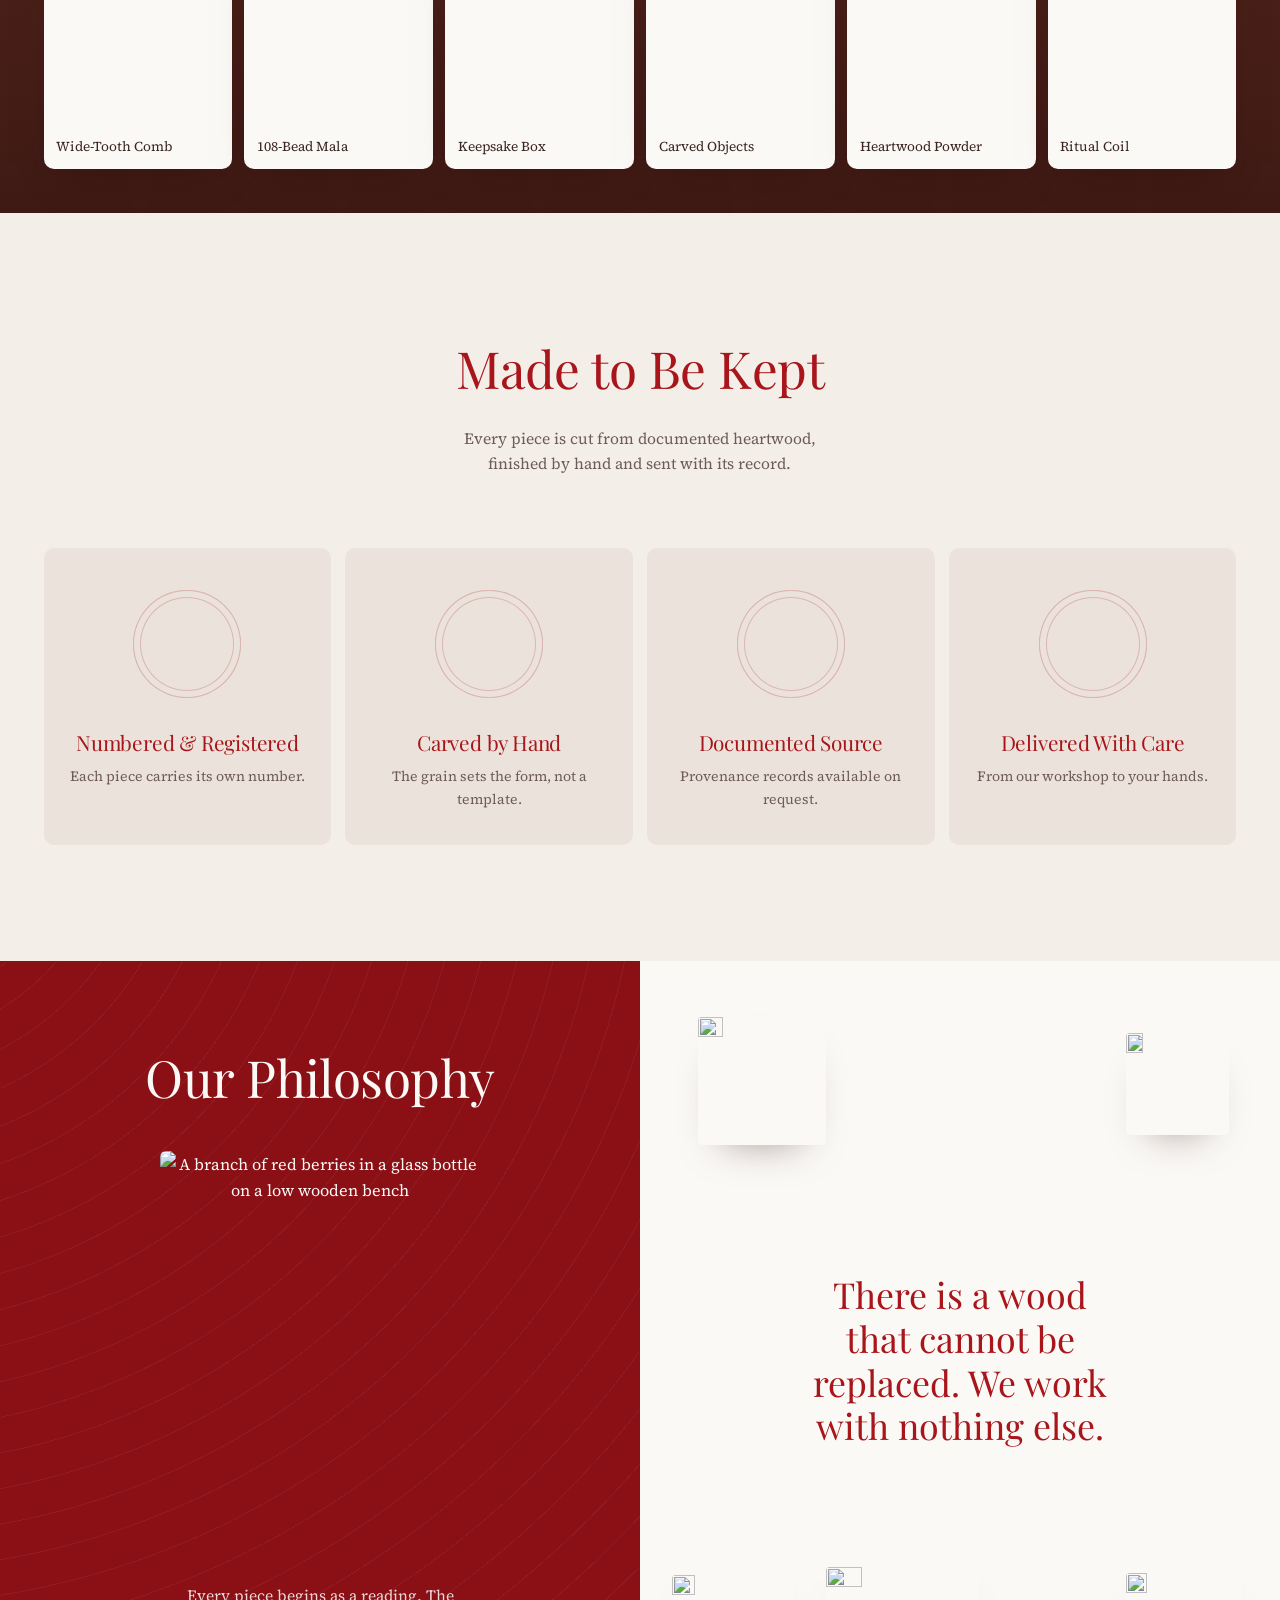
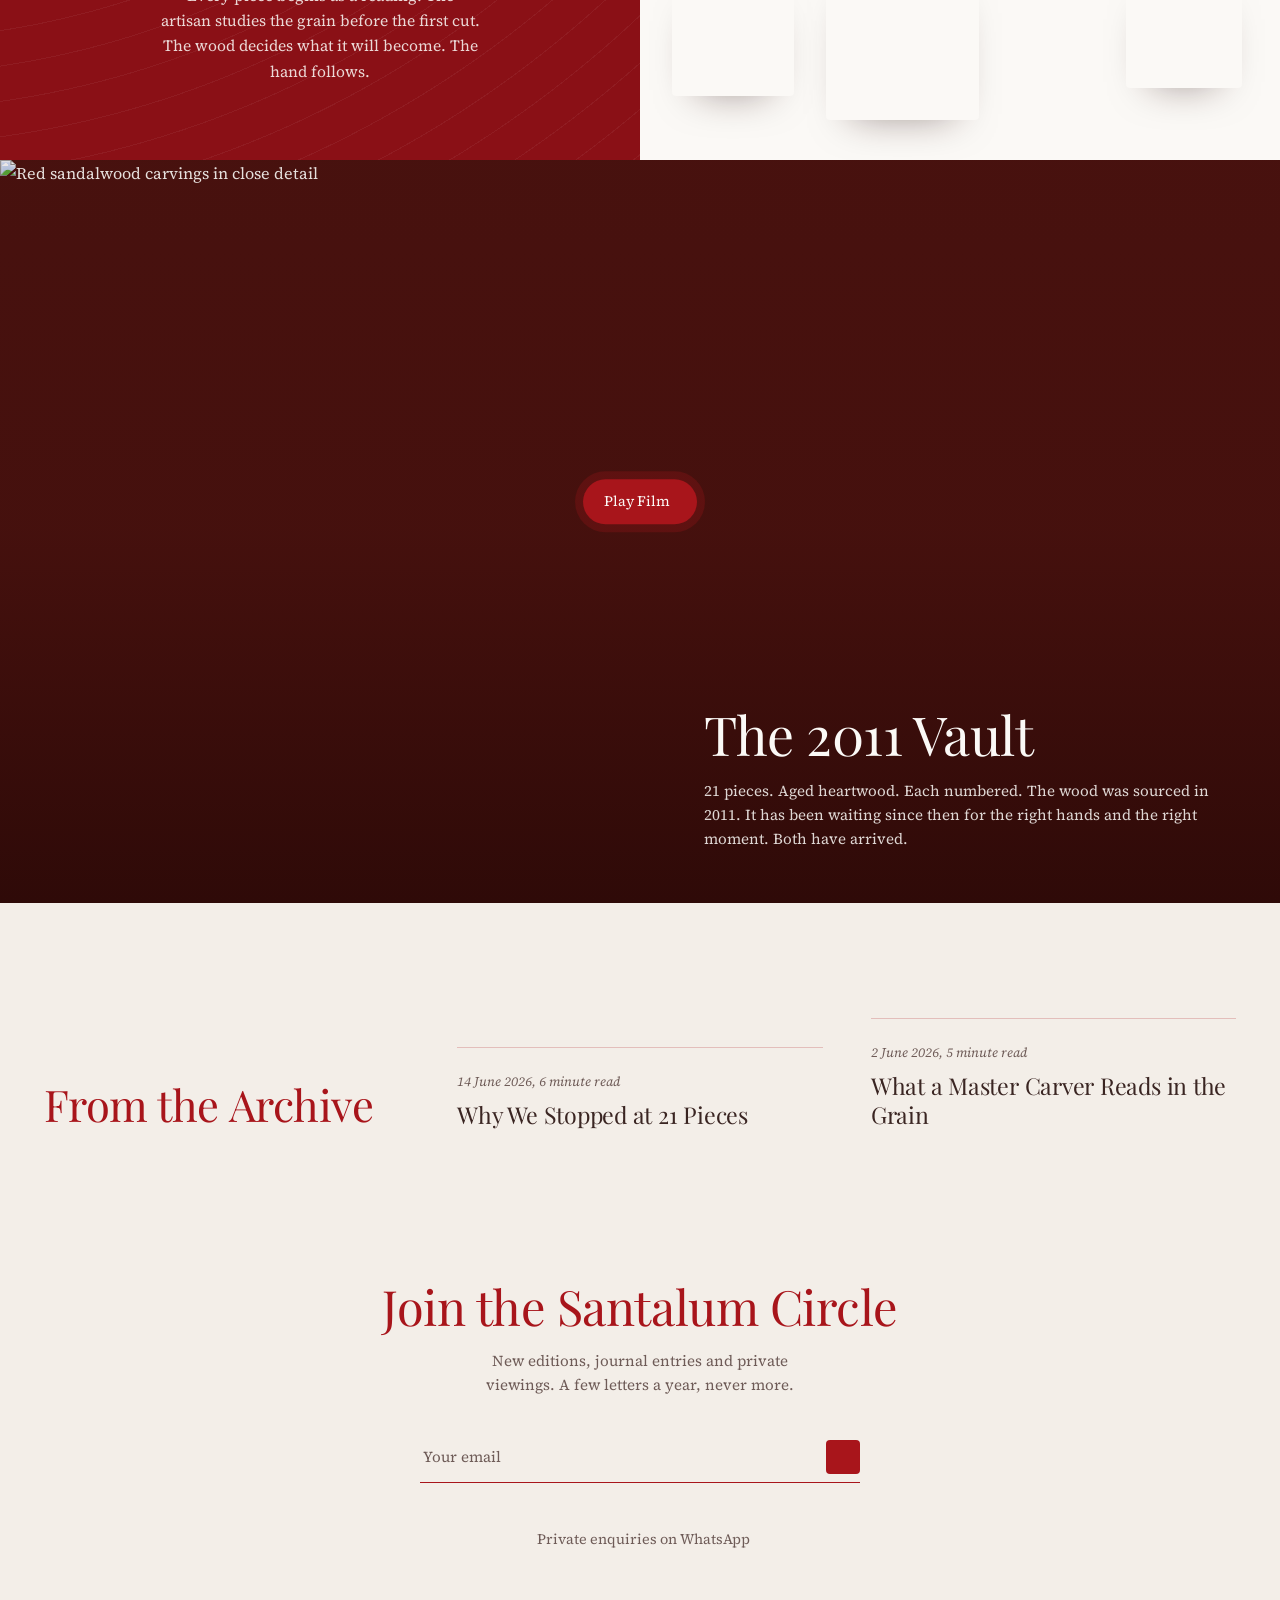
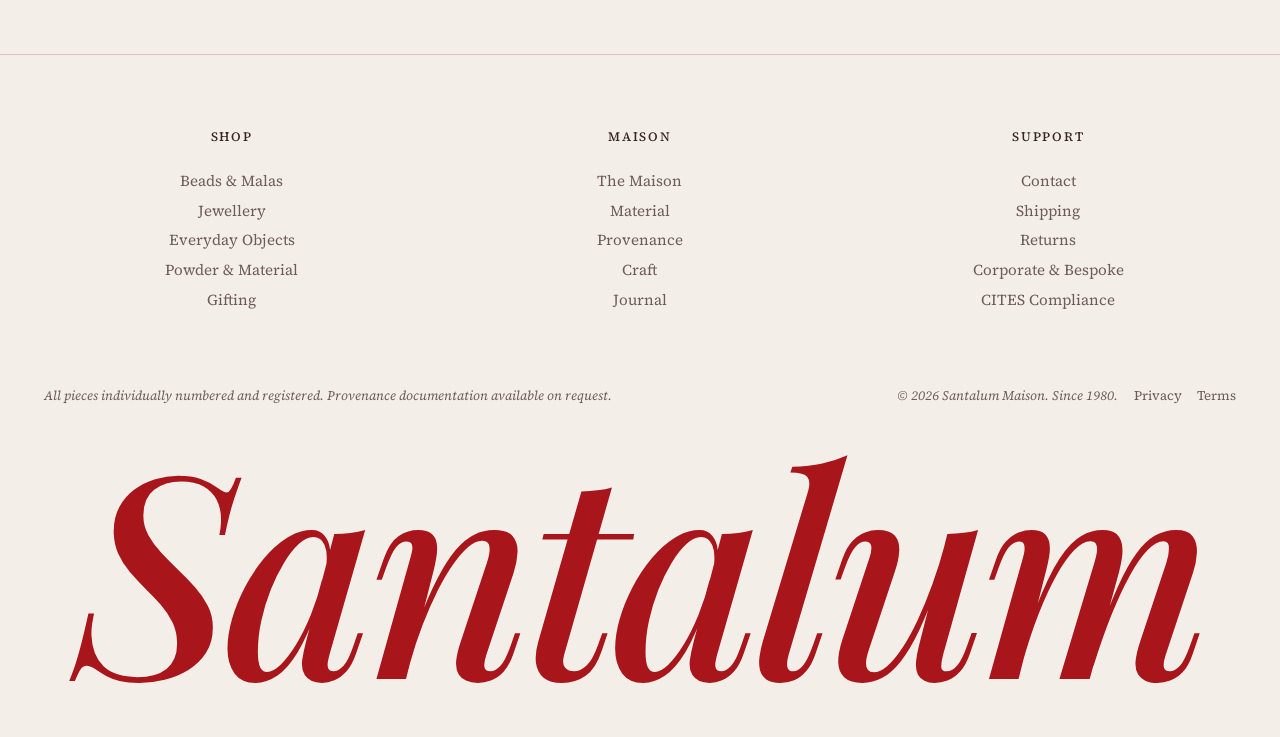
==== commit 6b5b0cfa: "Template 3: chair-on-hill hero and red intro screen Replace the poppy-field hero with a composited s" ====
--- a/template 3/index.html
+++ b/template 3/index.html
@@ -14,9 +14,24 @@
 </head>
 <body>
 
+  <!-- ============ INTRO ============ -->
+  <div class="intro" data-intro aria-hidden="true">
+    <div class="intro__inner">
+      <svg class="intro__mark" viewBox="0 0 64 64">
+        <circle cx="32" cy="32" r="28" /><circle cx="32" cy="32" r="19" /><circle cx="32" cy="32" r="10" /><circle cx="32" cy="32" r="2.6" class="dot" />
+      </svg>
+      <p class="intro__word"><span>S</span><span>a</span><span>n</span><span>t</span><span>a</span><span>l</span><span>u</span><span>m</span></p>
+      <p class="intro__sub">Maison, since 1980</p>
+      <span class="intro__bar"><i></i></span>
+    </div>
+  </div>
+
   <!-- ============ 1. HERO ============ -->
   <header class="hero" id="top">
-    <img class="hero__img" src="https://images.unsplash.com/photo-1781428013695-54645ddc563f?w=2400&q=80&auto=format&fit=crop" alt="A white staircase rising out of a field of red poppies under an open sky" fetchpriority="high" />
+    <picture>
+      <source media="(min-width: 768px)" srcset="assets/hero-chair-wide.jpg" />
+      <img class="hero__img" src="assets/hero-chair.jpg" alt="A white chair on the crest of a hill covered in red flowers, under an open sky" fetchpriority="high" />
+    </picture>
     <div class="hero__shade"></div>
 
     <div class="topbar">
--- a/template 3/styles.css
+++ b/template 3/styles.css
@@ -64,6 +64,62 @@
 .btn--cream { background: var(--white); color: var(--ink); }
 .btn--cream:hover { background: var(--cream); }
 
+/* ---------- Intro ---------- */
+.intro {
+  position: fixed;
+  inset: 0;
+  z-index: 70;
+  display: grid;
+  place-items: center;
+  background: var(--red-deep);
+  color: var(--white);
+  clip-path: inset(0 0 0 0);
+  transition: clip-path 1.2s var(--ease);
+}
+.intro::before {
+  content: "";
+  position: absolute;
+  inset: 0;
+  background: repeating-radial-gradient(circle at 50% 50%, transparent 0 46px, rgba(255, 255, 255, 0.05) 46px 47px);
+  opacity: 0;
+  transform: scale(0.85);
+  animation: rings 2.4s var(--ease-out) 0.2s forwards;
+}
+.intro__inner { position: relative; display: grid; justify-items: center; gap: 1.1rem; transition: opacity 0.6s var(--ease), transform 1s var(--ease); }
+.intro__mark { width: 84px; height: 84px; fill: none; stroke: currentColor; stroke-width: 1.6; }
+.intro__mark circle { stroke-dasharray: 180; stroke-dashoffset: 180; animation: draw 1.1s var(--ease-out) forwards; }
+.intro__mark circle:nth-child(2) { animation-delay: 0.12s; }
+.intro__mark circle:nth-child(3) { animation-delay: 0.24s; }
+.intro__mark .dot { fill: currentColor; stroke: none; opacity: 0; animation: pop 0.5s var(--ease-out) 0.7s forwards; }
+.intro__word { display: flex; overflow: hidden; font-family: var(--display); font-style: italic; font-size: clamp(2.6rem, 7vw, 4.4rem); line-height: 1.1; padding: 0 0.1em 0.08em; }
+.intro__word span { display: inline-block; transform: translateY(110%); animation: rise 0.9s var(--ease-out) forwards; }
+.intro__word span:nth-child(1) { animation-delay: 0.45s; }
+.intro__word span:nth-child(2) { animation-delay: 0.5s; }
+.intro__word span:nth-child(3) { animation-delay: 0.55s; }
+.intro__word span:nth-child(4) { animation-delay: 0.6s; }
+.intro__word span:nth-child(5) { animation-delay: 0.65s; }
+.intro__word span:nth-child(6) { animation-delay: 0.7s; }
+.intro__word span:nth-child(7) { animation-delay: 0.75s; }
+.intro__word span:nth-child(8) { animation-delay: 0.8s; }
+.intro__sub { font-size: 0.78rem; letter-spacing: 0.28em; text-transform: uppercase; opacity: 0; animation: fade 0.8s var(--ease-out) 1s forwards; }
+.intro__bar { position: relative; width: 140px; height: 1px; margin-top: 0.6rem; background: rgba(255, 255, 255, 0.2); overflow: hidden; }
+.intro__bar i { position: absolute; inset: 0; background: var(--white); transform-origin: left; transform: scaleX(0); animation: load 1.9s cubic-bezier(0.65, 0, 0.35, 1) 0.2s forwards; }
+.intro.is-leaving { clip-path: inset(0 0 100% 0); }
+.intro.is-leaving .intro__inner { opacity: 0; transform: translateY(-40px); }
+.no-intro .intro { display: none; }
+@keyframes draw { to { stroke-dashoffset: 0; } }
+@keyframes pop { to { opacity: 1; } }
+@keyframes rise { to { transform: none; } }
+@keyframes fade { to { opacity: 0.8; } }
+@keyframes load { to { transform: scaleX(1); } }
+@keyframes rings { to { opacity: 1; transform: none; } }
+
+/* Hero entrance after the intro */
+.js .hero__copy > * { opacity: 0; transform: translateY(28px); transition: opacity 1s var(--ease-out), transform 1.1s var(--ease-out); }
+.js .hero__copy > p { transition-delay: 0.12s; }
+.js .hero__copy > .hero__ctas { transition-delay: 0.22s; }
+.is-ready .hero__copy > * { opacity: 1; transform: none; }
+
 /* ---------- Hero ---------- */
 .hero {
   position: relative;
@@ -75,15 +131,15 @@
   overflow: hidden;
   background: #6d8aa0;
 }
-.hero__img { position: absolute; inset: 0; width: 100%; height: 100%; object-fit: cover; object-position: 50% 75%; z-index: -2; transform: scale(1.06); animation: settle 2.6s var(--ease-out) forwards; }
-@keyframes settle { to { transform: scale(1); } }
+.hero__img { position: absolute; inset: 0; width: 100%; height: 100%; object-fit: cover; object-position: 50% 0; z-index: -2; transform: scale(1.08); transition: transform 2.8s var(--ease-out); }
+.is-ready .hero__img { transform: scale(1); }
 .hero__shade {
   position: absolute;
   inset: 0;
   z-index: -1;
   background:
-    radial-gradient(ellipse 60% 42% at 50% 30%, rgba(30, 22, 24, 0.38), transparent 70%),
-    linear-gradient(180deg, rgba(38, 30, 34, 0.55) 0%, rgba(38, 30, 34, 0.28) 38%, rgba(38, 30, 34, 0) 60%, rgba(60, 10, 12, 0.25) 100%);
+    radial-gradient(ellipse 46% 30% at 50% 30%, rgba(28, 36, 52, 0.26), transparent 72%),
+    linear-gradient(180deg, rgba(28, 36, 52, 0.34) 0%, rgba(28, 36, 52, 0.08) 30%, rgba(28, 36, 52, 0) 50%, rgba(60, 10, 12, 0.18) 100%);
 }
 
 .topbar {
@@ -124,11 +180,13 @@
 .hero__copy h1 {
   font-size: clamp(2.6rem, 5.8vw, 5.2rem);
   line-height: 1.04;
-  text-shadow: 0 2px 30px rgba(30, 20, 20, 0.28);
+  text-shadow: 0 2px 24px rgba(20, 28, 44, 0.35);
 }
 .hero__copy h1 em { font-style: normal; }
 .hero__copy p { max-width: 48ch; margin: 1.4rem auto 2rem; font-size: 1.02rem; color: rgba(255, 255, 255, 0.9); text-shadow: 0 1px 14px rgba(30, 20, 20, 0.35); }
 .hero__ctas { display: flex; justify-content: center; flex-wrap: wrap; gap: 0.75rem; }
+
+@media (min-width: 1600px) { .hero__img { object-position: 50% 30%; } }
 
 /* ---------- Menu (mobile) ---------- */
 .menu {
@@ -410,6 +468,7 @@
   .wordmark { font-size: 0.95rem; letter-spacing: 0.18em; }
   .topbar__icons a { display: none; }
   .hero { min-height: 100dvh; }
+  .hero__img { height: 138%; object-position: 50% 0; }
   .hero__copy { margin-top: 3.5rem; }
   .hero__copy h1 { font-size: 2.3rem; text-wrap: balance; }
   .hero__copy h1 br { display: none; }
@@ -427,6 +486,7 @@
 @media (prefers-reduced-motion: reduce) {
   html { scroll-behavior: auto; }
   *, *::before, *::after { animation-duration: 0.01ms !important; transition-duration: 0.01ms !important; transition-delay: 0ms !important; }
-  .js .reveal { transform: none; }
+  .js .reveal, .js .hero__copy > * { transform: none; }
   .hero__img { transform: none; }
-}
+  .intro { display: none; }
+}
